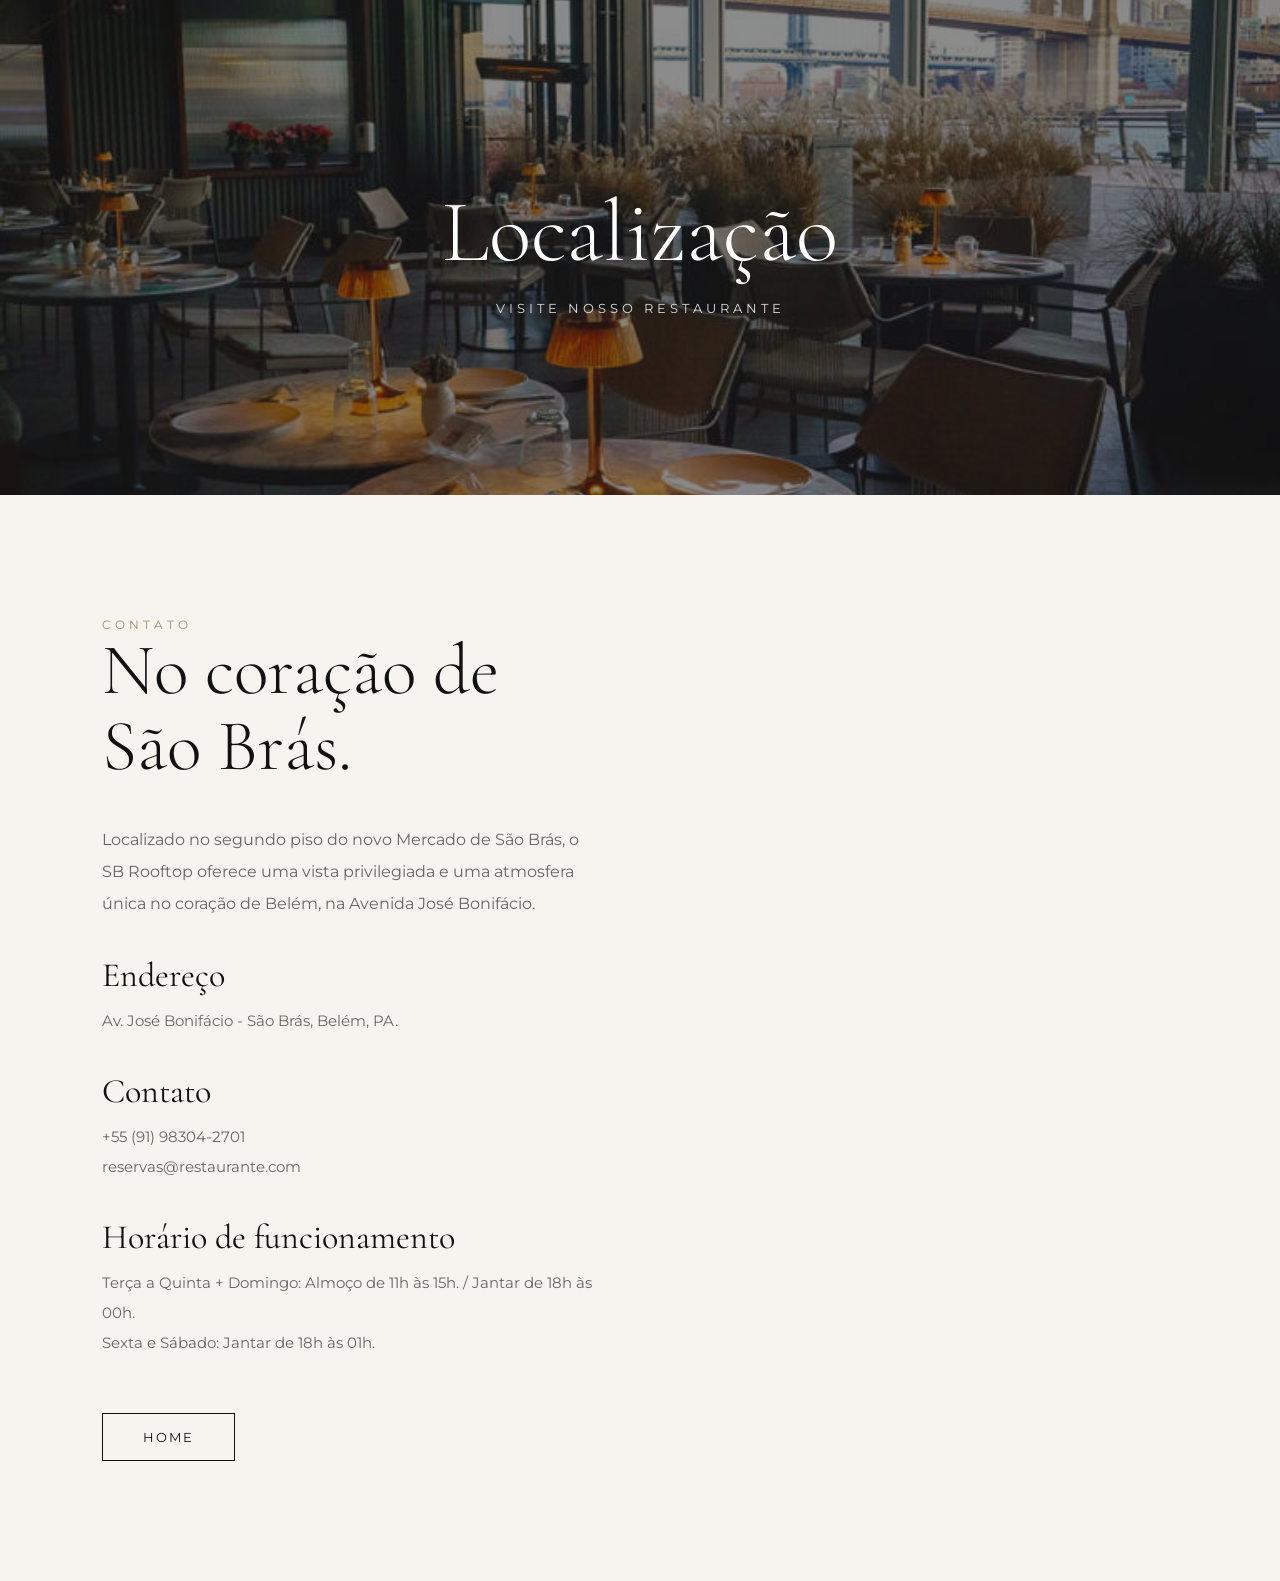
==== contato.html @ 53cdd390 "Add files via upload" ====
<!DOCTYPE html>
<html lang="en">
<head>
<meta charset="UTF-8">
<meta name="viewport" content="width=device-width, initial-scale=1.0">

<title>Localização & Contato</title>

<!-- GOOGLE FONTS -->
<link href="https://fonts.googleapis.com/css2?family=Cormorant+Garamond:wght@300;400;500;600&family=Montserrat:wght@300;400;500&display=swap" rel="stylesheet">

<style>

/* RESET */

*{
    margin:0;
    padding:0;
    box-sizing:border-box;
}

body{
    background:#f7f4ef;
    overflow-x:hidden;
    color:#111;
}

/* HERO */

.hero{
    width:100%;
    height:55vh;

    background:
    linear-gradient(rgba(0,0,0,0.45), rgba(0,0,0,0.45)),
    url(004.jpg);

    background-size:cover;
    background-position:center;

    display:flex;
    align-items:center;
    justify-content:center;

    text-align:center;
}

.hero-content h1{
    font-family:'Cormorant Garamond', serif;
    font-size:88px;
    font-weight:300;

    color:#fff;

    margin-bottom:15px;
}

.hero-content p{
    font-family:'Montserrat', sans-serif;
    color:#ddd;

    font-size:13px;
    letter-spacing:4px;
}

/* CONTACT SECTION */

.contact-section{
    width:100%;
    padding:120px 8%;

    display:flex;
    gap:90px;

    align-items:flex-start;
    justify-content:center;
}

/* LEFT SIDE */

.contact-left{
    flex:1;
    max-width:550px;
}

.small-title{
    font-family:'Montserrat', sans-serif;
    font-size:12px;

    letter-spacing:4px;
    color:#a58f72;

    margin-bottom:25px;
}

.contact-left h2{
    font-family:'Cormorant Garamond', serif;
    font-size:72px;
    font-weight:300;

    line-height:1.05;

    margin-bottom:40px;

    color:#111;
}

.contact-left p{
    font-family:'Montserrat', sans-serif;
    font-size:16px;

    line-height:2;

    color:#666;

    margin-bottom:35px;
}

/* INFO BLOCKS */

.info{
    margin-bottom:35px;
}

.info h3{
    font-family:'Cormorant Garamond', serif;
    font-size:34px;
    font-weight:400;

    margin-bottom:10px;

    color:#111;
}

.info span{
    font-family:'Montserrat', sans-serif;
    color:#666;

    line-height:2;
    font-size:15px;

    display:block;
}

/* BUTTON */

.contact-btn{
    display:inline-block;

    margin-top:20px;

    padding:15px 40px;

    border:1px solid #111;

    text-decoration:none;

    color:#111;

    font-family:'Montserrat', sans-serif;

    font-size:13px;

    letter-spacing:2px;

    transition:0.4s ease;
}

.contact-btn:hover{
    background:#111;
    color:#fff;
}

/* RIGHT SIDE */

.contact-right{
    flex:1;
}

/* MAP */

.map{
    width:100%;
    height:700px;

    overflow:hidden;
}

.map iframe{
    width:100%;
    height:100%;

    border:0;

    filter:grayscale(100%) contrast(95%);
}

/* RESPONSIVE */

@media(max-width:1100px){

    .contact-section{
        flex-direction:column;
        gap:60px;
    }

    .contact-left{
        max-width:100%;
    }

    .map{
        height:500px;
    }

}

@media(max-width:700px){

    .hero-content h1{
        font-size:56px;
    }

    .contact-left h2{
        font-size:48px;
    }

    .contact-section{
        padding:80px 6%;
    }

    .map{
        height:400px;
    }

}

</style>
</head>

<body>

<!-- HERO -->

<section class="hero">

    <div class="hero-content">
        <h1>Localização</h1>
        <p>VISITE NOSSO RESTAURANTE</p>
    </div>

</section>

<!-- CONTACT SECTION -->

<section class="contact-section">

    <!-- LEFT -->

    <div class="contact-left">

        <span class="small-title">CONTATO</span>

        <h2>
            No coração de São Brás.
        </h2>

        <p>
            Localizado no segundo piso do novo Mercado de São Brás,
            o SB Rooftop oferece uma vista privilegiada e uma atmosfera única
            no coração de Belém, na Avenida José Bonifácio.
        </p>

        <!-- ADDRESS -->

        <div class="info">

            <h3>Endereço</h3>

            <span>
                Av. José Bonifácio - São Brás, Belém, PA.
            </span>

        </div>

        <!-- CONTACT -->

        <div class="info">

            <h3>Contato</h3>

            <span>
                +55 (91) 98304-2701<br>
                reservas@restaurante.com
            </span>

        </div>

        <!-- HOURS -->

        <div class="info">

            <h3>Horário de funcionamento</h3>

            <span>
                Terça a Quinta + Domingo: Almoço de 11h às 15h. / Jantar de 18h às 00h.<br>
                Sexta e Sábado: Jantar de 18h às 01h.
            </span>

        </div>

        <a href="index.html" class="contact-btn">HOME</a>

    </div>

    <!-- RIGHT -->

    <div class="contact-right">

        <div class="map">

            <iframe src="https://www.google.com/maps/embed?pb=!1m18!1m12!1m3!1d3988.5380058016926!2d-48.47076772602478!3d-1.4515467358269891!2m3!1f0!2f0!3f0!3m2!1i1024!2i768!4f13.1!3m3!1m2!1s0x92a48d006e454a3f%3A0x1250371b59b4c1cb!2sSB%20Rooftop!5e0!3m2!1spt-BR!2sbr!4v1780090327401!5m2!1spt-BR!2sbr" width="600" height="450" style="border:0;" allowfullscreen="" loading="lazy" referrerpolicy="no-referrer-when-downgrade"></iframe>

        </div>

    </div>

</section>

</body>
</html>
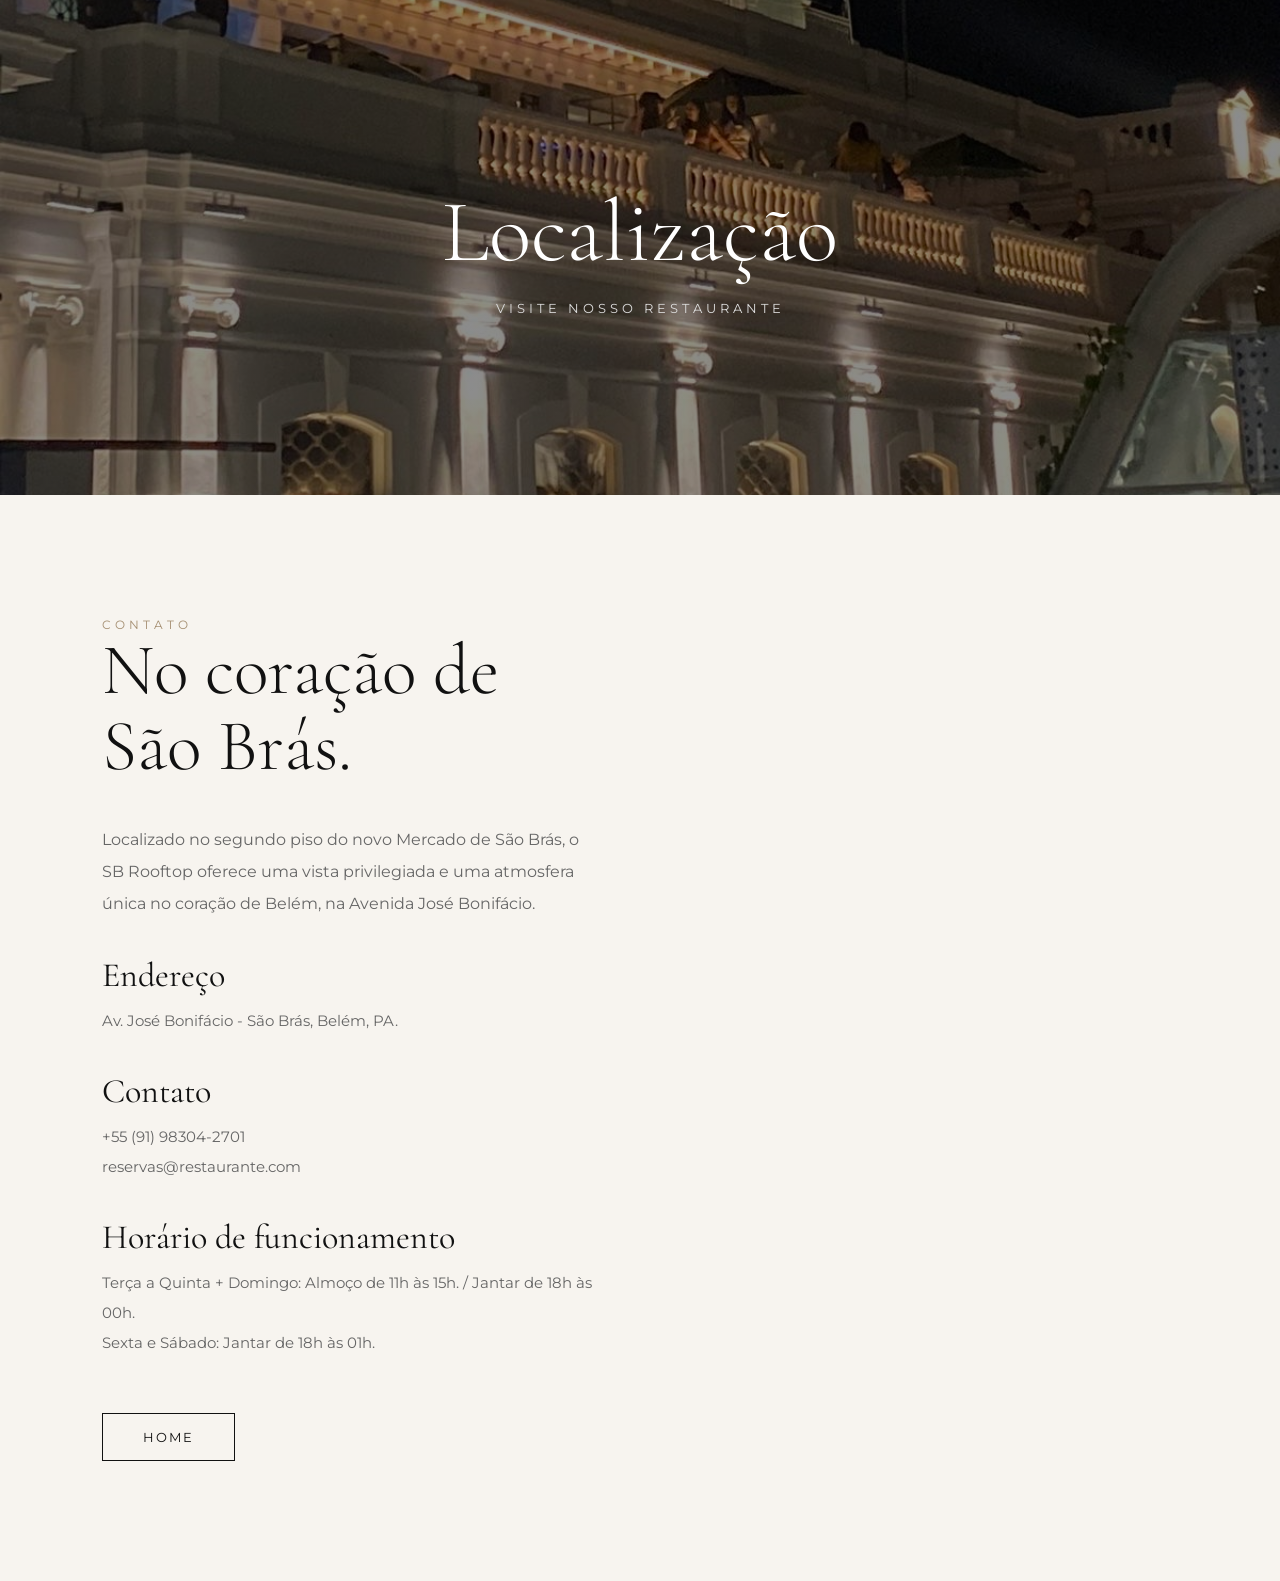
==== commit b4c3b07c: "Update contato.html" ====
--- a/contato.html
+++ b/contato.html
@@ -33,7 +33,7 @@
 
     background:
     linear-gradient(rgba(0,0,0,0.45), rgba(0,0,0,0.45)),
-    url(004.jpg);
+    url(012.jpeg);
 
     background-size:cover;
     background-position:center;
@@ -327,4 +327,4 @@
 </section>
 
 </body>
-</html>+</html>
